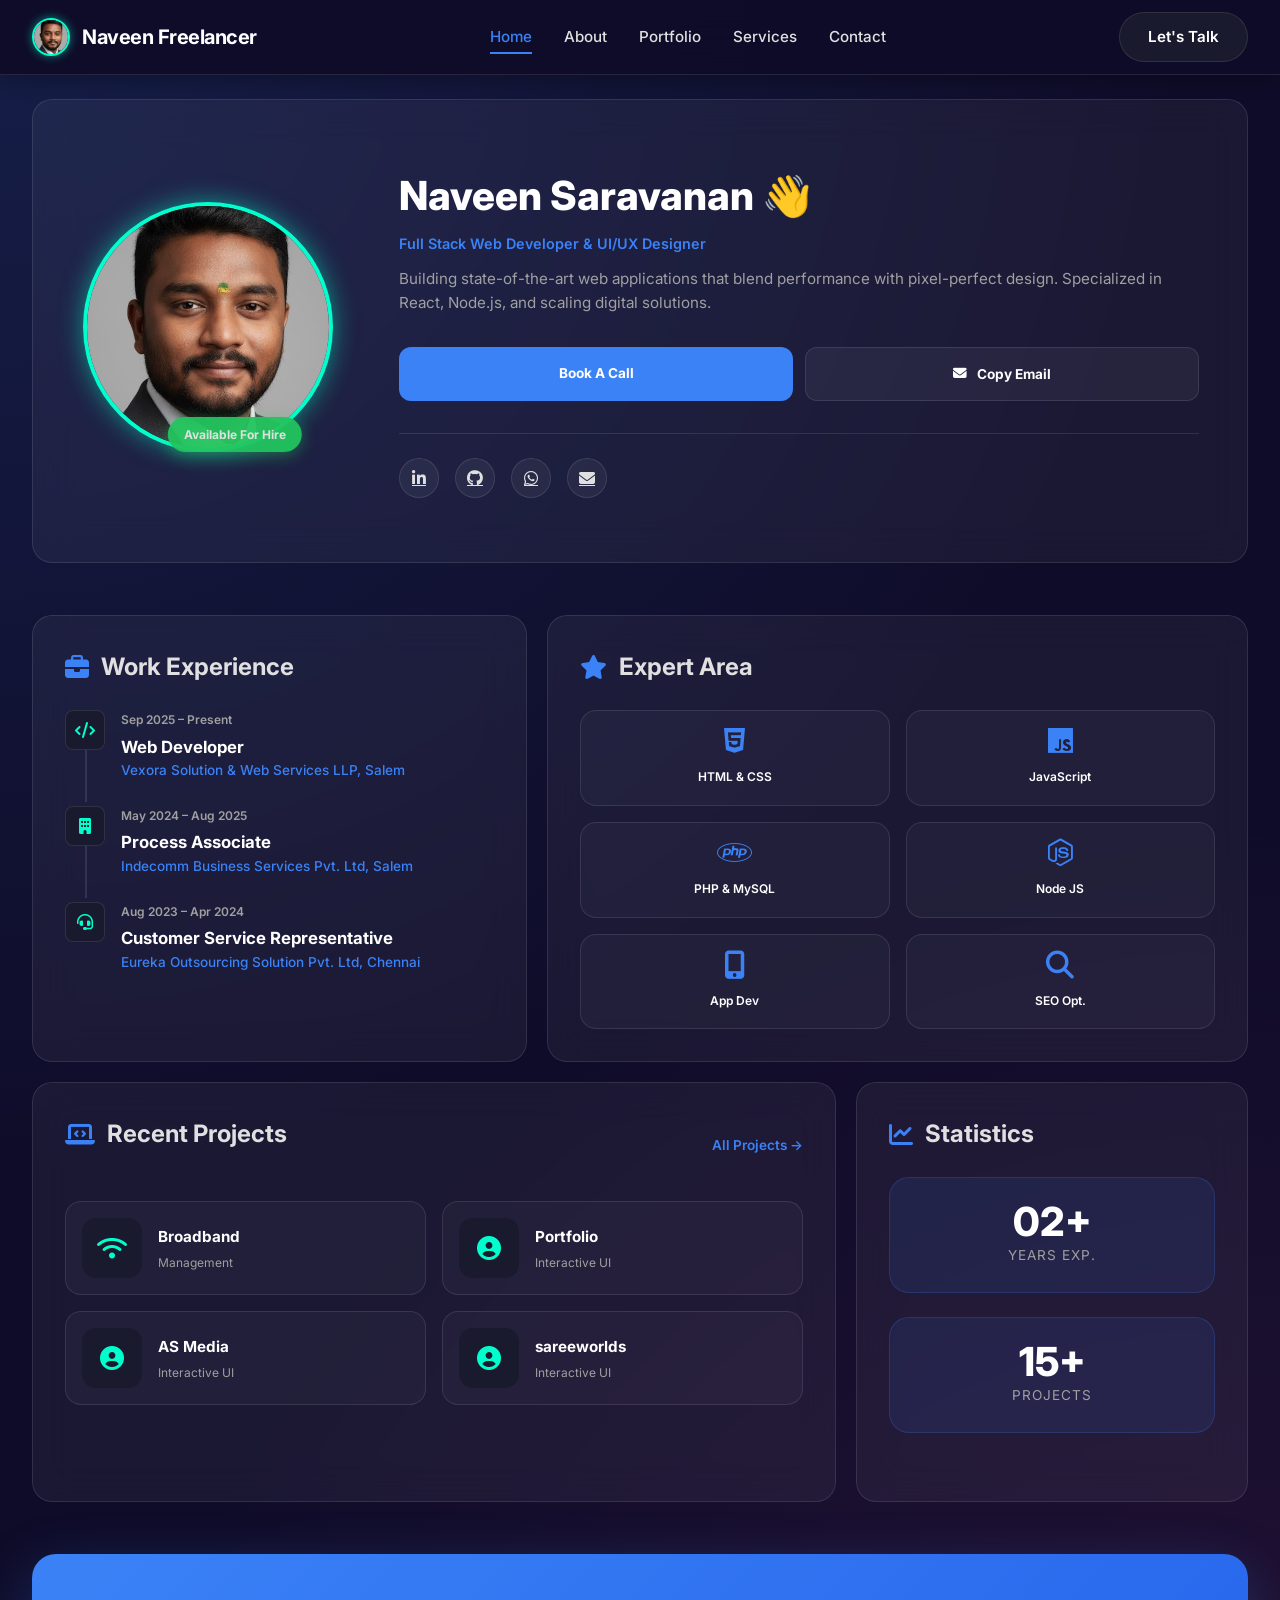
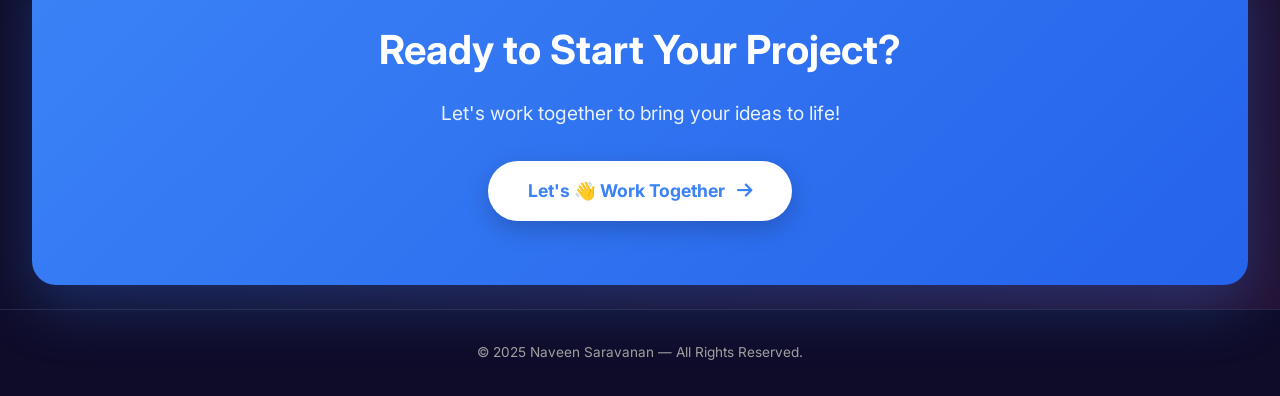
==== index.html @ f516f746 "Initial commit" ====
<!DOCTYPE html>
<html lang="en">

<head>
  <meta charset="UTF-8" />
  <meta name="viewport" content="width=device-width, initial-scale=1.0" />
  <meta name="description" content="Naveen Saravanan — Full Stack Web Developer & UI/UX Designer Portfolio">
  <meta name="keywords" content="web developer, Naveen Saravanan, portfolio, full stack, UI/UX">
  <meta name="author" content="Naveen Saravanan">
  <title>Naveen S | Home - Developer Portfolio</title>
  <link rel="icon" type="image/png" href="img/CVV.jpeg" />

  <!-- Google Fonts -->
  <link
    href="https://fonts.googleapis.com/css2?family=Inter:wght@300;400;500;600;700;800&family=Poppins:wght@300;400;500;600;700&display=swap"
    rel="stylesheet">
  <link rel="stylesheet" href="https://cdnjs.cloudflare.com/ajax/libs/font-awesome/6.5.0/css/all.min.css">
  <link rel="stylesheet" href="index.css">
  <link rel="stylesheet" href="responsive.css">
</head>

<body>

  <!-- PRELOADER -->
  <div id="preloader">
    <div class="loader-logo-wrapper">
      <div class="loader-circle"></div>
      <img src="img/naveen.jpg" alt="Naveen" class="loader-logo">
    </div>
    <div class="loader-text">Naveen Developer</div>
  </div>

  <!-- HEADER -->
  <header class="header">
    <div class="header-container">
      <a href="index.html" class="logo-section" style="text-decoration: none;">
        <img src="img/naveen.jpg" alt="Naveen" class="logo-img">
        <span class="logo-text">Naveen Freelancer</span>
      </a>
      <nav class="nav-menu">
        <a href="index.html" class="active">Home</a>
        <a href="about.html">About</a>
        <a href="portfolio.html">Portfolio</a>
        <a href="services.html">Services</a>
        <a href="contact.html">Contact</a>
      </nav>
      <a href="contact.html" class="cta-button">Let's Talk</a>
    </div>
  </header>

  <main class="bento-container">

    <!-- CENTERED PROFILE HERO -->
    <article class="bento-card profile-card full-width-hero hero-centered">
      <div class="profile-img-wrapper">
        <img src="img/naveen.jpg" alt="Naveen Saravanan" class="profile-main-img">
        <div class="availability-tag">
          <span class="pulse-dot"></span> Available For Hire
        </div>
      </div>
      <div class="hero-text-content">
        <h1 class="profile-name">Naveen Saravanan 👋</h1>
        <p class="profile-headline">Full Stack Web Developer & UI/UX Designer</p>
        <p class="profile-bio">
          Building state-of-the-art web applications that blend performance with pixel-perfect design.
          Specialized in React, Node.js, and scaling digital solutions.
        </p>
        <div class="profile-btns">
          <a href="contact.html" class="btn btn-blue" style="padding: 1rem 2.5rem;">Book A Call</a>
          <button class="btn btn-outline" id="copyEmailBtn" style="padding: 1rem 2.5rem;">
            <i class="fas fa-envelope"></i> Copy Email
          </button>
        </div>
        <div class="social-strip"
          style="border-top: 1px solid var(--border-color); padding-top: 1.5rem; margin-top: 2rem;">
          <a href="https://www.linkedin.com/in/naveen-s-4813ab291/" target="_blank"><i
              class="fab fa-linkedin-in"></i></a>
          <a href="https://github.com/NaveenSaran19" target="_blank"><i class="fab fa-github"></i></a>
          <a href="https://wa.me/919087590967" target="_blank"><i class="fab fa-whatsapp"></i></a>
          <a href="mailto:naaveensaaran.01319@gmail.com"><i class="fas fa-envelope"></i></a>
        </div>
      </div>
    </article>

    <!-- EXPERIENCE CARD -->
    <article class="bento-card experience-card" style="grid-column: span 5;">
      <h2 class="card-title"><i class="fas fa-briefcase"></i> Work Experience</h2>
      <div class="exp-list">
        <div class="exp-item">
          <div class="exp-icon"><i class="fas fa-code"></i></div>
          <div class="exp-info">
            <div class="exp-date">Sep 2025 – Present</div>
            <h3 class="exp-role">Web Developer</h3>
            <p class="exp-company">Vexora Solution & Web Services LLP, Salem</p>
          </div>
        </div>
        <div class="exp-item">
          <div class="exp-icon"><i class="fas fa-building"></i></div>
          <div class="exp-info">
            <div class="exp-date">May 2024 – Aug 2025</div>
            <h3 class="exp-role">Process Associate</h3>
            <p class="exp-company">Indecomm Business Services Pvt. Ltd, Salem</p>
          </div>
        </div>
        <div class="exp-item">
          <div class="exp-icon"><i class="fas fa-headset"></i></div>
          <div class="exp-info">
            <div class="exp-date">Aug 2023 – Apr 2024</div>
            <h3 class="exp-role">Customer Service Representative</h3>
            <p class="exp-company">Eureka Outsourcing Solution Pvt. Ltd, Chennai</p>
          </div>
        </div>
      </div>
    </article>

    <!-- SKILLS CARD -->
    <article class="bento-card skills-card" style="grid-column: span 7;">
      <h2 class="card-title"><i class="fas fa-star"></i> Expert Area</h2>
      <div class="skills-grid">
        <div class="skill-box"><i class="fab fa-html5"></i><span>HTML & CSS</span></div>
        <div class="skill-box"><i class="fab fa-js"></i><span>JavaScript</span></div>
        <div class="skill-box"><i class="fab fa-php"></i><span>PHP & MySQL</span></div>
        <div class="skill-box"><i class="fab fa-node-js"></i><span>Node JS</span></div>
        <div class="skill-box"><i class="fas fa-mobile-alt"></i><span>App Dev</span></div>
        <div class="skill-box"><i class="fas fa-search"></i><span>SEO Opt.</span></div>
      </div>
    </article>

    <!-- PROJECTS CARD -->
    <article class="bento-card projects-card" id="projects" style="grid-column: span 8;">
      <div class="projects-header">
        <h2 class="card-title"><i class="fas fa-laptop-code"></i> Recent Projects</h2>
        <a href="portfolio.html" class="view-all">All Projects →</a>
      </div>
      <div class="projects-mini-grid">
        <a href="portfolio.html" class="mini-project-item">
          <div class="project-icon-box"><i class="fas fa-wifi"></i></div>
          <div class="project-text">
            <h4>Broadband</h4>
            <p>Management</p>
          </div>
        </a>
        <a href="portfolio.html" class="mini-project-item">
          <div class="project-icon-box"><i class="fas fa-user-circle"></i></div>
          <div class="project-text">
            <h4>Portfolio</h4>
            <p>Interactive UI</p>
          </div>
        </a>
        <a href="portfolio.html" class="mini-project-item">
          <div class="project-icon-box"><i class="fas fa-user-circle"></i></div>
          <div class="project-text">
            <h4>AS Media</h4>
            <p>Interactive UI</p>
          </div>
        </a>
        <a href="portfolio.html" class="mini-project-item">
          <div class="project-icon-box"><i class="fas fa-user-circle"></i></div>
          <div class="project-text">
            <h4>sareeworlds</h4>
            <p>Interactive UI</p>
          </div>
        </a>
      </div>
    </article>

    <!-- STATISTICS CARD -->
    <article class="bento-card stats-inline-card" style="grid-column: span 4;">
      <h2 class="card-title"><i class="fas fa-chart-line"></i> Statistics</h2>
      <div class="stats-grid" style="grid-template-columns: 1fr;">
        <div class="stat-card">
          <span class="stat-number">02+</span>
          <span class="stat-label">Years Exp.</span>
        </div>
        <div class="stat-card">
          <span class="stat-number">15+</span>
          <span class="stat-label">Projects</span>
        </div>
      </div>
    </article>

    <!-- CTA SECTION -->
    <section class="cta-section">
      <div class="cta-content">
        <h2>Ready to Start Your Project?</h2>
        <p>Let's work together to bring your ideas to life!</p>
        <a href="contact.html" class="cta-btn">
          <span>Let's 👋 Work Together</span>
          <i class="fas fa-arrow-right"></i>
        </a>
      </div>
    </section>

  </main>

  <!-- FOOTER -->
  <footer>
    <p>© 2025 Naveen Saravanan — All Rights Reserved.</p>
  </footer>

  <script src="script.js"></script>
</body>

</html>
---- index.css ----
/* ===== HOME PAGE - BENTO GRID DESIGN ===== */

:root {
    --primary-blue: #3B82F6;
    --primary-blue-dark: #2563EB;
    --primary-blue-light: #60A5FA;
    --cyan: #00ffcc;
    --cyan-glow: rgba(0, 255, 204, 0.5);
    --dark-bg: #0f0c29;
    --dark-secondary: #1a1a2e;
    --dark-card: rgba(255, 255, 255, 0.05);
    --text-primary: #ffffff;
    --text-secondary: #e0e0e0;
    --text-muted: #a0a0a0;
    --border-color: rgba(255, 255, 255, 0.1);
    --gradient-bg: radial-gradient(circle at 0% 0%, rgba(59, 130, 246, 0.15) 0%, transparent 50%),
        radial-gradient(circle at 100% 100%, rgba(236, 72, 153, 0.1) 0%, transparent 50%),
        #0f0c29;
}

/* ===== PRELOADER ===== */
#preloader {
    position: fixed;
    top: 0;
    left: 0;
    width: 100%;
    height: 100%;
    background: #0f0c29;
    z-index: 9999;
    display: flex;
    flex-direction: column;
    justify-content: center;
    align-items: center;
    transition: opacity 0.5s ease, visibility 0.5s ease;
}

#preloader.fade-out {
    opacity: 0;
    visibility: hidden;
}

.loader-logo-wrapper {
    position: relative;
    width: 120px;
    height: 120px;
    display: flex;
    justify-content: center;
    align-items: center;
}

.loader-logo {
    width: 80px;
    height: 80px;
    border-radius: 50%;
    border: 3px solid var(--cyan);
    padding: 5px;
    box-shadow: 0 0 20px var(--cyan-glow);
    z-index: 2;
    animation: pulse-logo 2s infinite ease-in-out;
}

.loader-circle {
    position: absolute;
    width: 100%;
    height: 100%;
    border: 2px solid transparent;
    border-top-color: var(--primary-blue);
    border-bottom-color: var(--primary-blue);
    border-radius: 50%;
    animation: rotate-loader 1.5s linear infinite;
}

@keyframes rotate-loader {
    0% {
        transform: rotate(0deg);
    }

    100% {
        transform: rotate(360deg);
    }
}

@keyframes pulse-logo {

    0%,
    100% {
        transform: scale(1);
        opacity: 1;
    }

    50% {
        transform: scale(1.1);
        opacity: 0.8;
    }
}

.loader-text {
    margin-top: 2rem;
    color: var(--text-primary);
    font-size: 1.25rem;
    font-weight: 700;
    letter-spacing: 2px;
    text-transform: uppercase;
    background: linear-gradient(135deg, #ffffff, var(--cyan));
    -webkit-background-clip: text;
    -webkit-text-fill-color: transparent;
    animation: shimmer 2s infinite linear;
}

@keyframes shimmer {
    0% {
        background-position: -200% center;
    }

    100% {
        background-position: 200% center;
    }
}

.pulse-dot {
    width: 8px;
    height: 8px;
    background: #22c55e;
    border-radius: 50%;
    animation: pulse 2s infinite;
}

@keyframes pulse {

    0%,
    100% {
        opacity: 1;
    }

    50% {
        opacity: 0.5;
    }
}

* {
    margin: 0;
    padding: 0;
    box-sizing: border-box;
}

html,
body {
    overflow-x: hidden;
    width: 100%;
    position: relative;
}

body {
    font-family: 'Inter', 'Poppins', sans-serif;
    background: var(--gradient-bg);
    color: var(--text-secondary);
    line-height: 1.6;
    overflow-x: hidden;
}

/* ===== HEADER ===== */
.header {
    position: sticky;
    top: 0;
    background: rgba(15, 12, 41, 0.95);
    backdrop-filter: blur(20px);
    border-bottom: 1px solid var(--border-color);
    padding: 0.75rem 0;
    z-index: 700;
    box-shadow: 0 4px 20px rgba(0, 0, 0, 0.3);
}

.main-container {
    max-width: 1300px;
    margin: 0 auto;
    padding: 3rem 2rem;
    min-height: calc(100vh - 80px);
}

.header-container {
    max-width: 1300px;
    margin: 0 auto;
    padding: 0 2rem;
    display: flex;
    align-items: center;
    justify-content: space-between;
    gap: 2rem;
}

.logo-section {
    display: flex;
    align-items: center;
    gap: 0.75rem;
}

.logo-img {
    width: 38px;
    height: 38px;
    border-radius: 50%;
    object-fit: cover;
    border: 2px solid var(--cyan);
    box-shadow: 0 0 10px var(--cyan-glow);
}

.logo-text {
    font-size: 1.25rem;
    font-weight: 700;
    color: var(--text-primary);
    letter-spacing: -0.5px;
}

.nav-menu {
    display: flex;
    gap: 2rem;
    align-items: center;
}

.nav-menu a {
    color: var(--text-secondary);
    text-decoration: none;
    font-weight: 500;
    font-size: 0.95rem;
    transition: all 0.3s ease;
    position: relative;
}

.nav-menu a::after {
    content: '';
    position: absolute;
    bottom: -5px;
    left: 0;
    width: 0;
    height: 2px;
    background: var(--primary-blue);
    transition: width 0.3s ease;
}

.nav-menu a:hover,
.nav-menu a.active {
    color: var(--primary-blue);
}

.nav-menu a:hover::after,
.nav-menu a.active::after {
    width: 100%;
}

.cta-button {
    background: var(--dark-secondary);
    color: var(--text-primary);
    padding: 0.75rem 1.75rem;
    border-radius: 50px;
    text-decoration: none;
    font-weight: 600;
    font-size: 0.95rem;
    transition: all 0.3s ease;
    border: 1px solid var(--border-color);
}

.cta-button:hover {
    background: var(--primary-blue);
    border-color: var(--primary-blue);
    transform: translateY(-2px);
    box-shadow: 0 8px 25px rgba(59, 130, 246, 0.4);
}

/* ===== MAIN BENTO GRID ===== */
.bento-container {
    max-width: 1300px;
    margin: 1.5rem auto;
    padding: 0 2rem;
    display: grid;
    grid-template-columns: repeat(12, 1fr);
    grid-auto-rows: minmax(40px, auto);
    gap: 1.25rem;
}

.bento-card {
    background: rgba(255, 255, 255, 0.05);
    backdrop-filter: blur(20px);
    border: 1px solid var(--border-color);
    border-radius: 20px;
    padding: 1.5rem;
    transition: all 0.4s cubic-bezier(0.175, 0.885, 0.32, 1.275);
    overflow: hidden;
    position: relative;
    display: flex;
    flex-direction: column;
}

.bento-card:hover {
    border-color: var(--primary-blue);
    transform: translateY(-10px);
    box-shadow: 0 20px 40px rgba(0, 0, 0, 0.4), 0 0 20px rgba(59, 130, 246, 0.2);
}

/* Profile Card */
.profile-card {
    grid-column: span 12;
    /* Default to full width for internal pages */
    text-align: center;
}

.profile-card.sidebar {
    grid-column: span 4;
}

.full-width-hero {
    grid-column: span 12 !important;
    margin-bottom: 2rem;
}

.full-width-hero-content {
    display: flex;
    align-items: center;
    gap: 3rem;
    text-align: left;
    flex-wrap: wrap;
}

/* NEW: Side-by-Side Hero for "Plain" Pages */
.hero-centered {
    display: flex;
    flex-direction: row;
    align-items: center;
    text-align: left;
    gap: 4rem;
    padding: 4rem 3rem;
    justify-content: center;
}

.hero-centered .profile-img-wrapper {
    width: 250px;
    height: 250px;
    flex-shrink: 0;
}

.hero-centered .profile-name {
    font-size: 2.5rem;
}

.hero-centered .profile-btns {
    justify-content: flex-start;
}

.hero-centered .social-strip {
    justify-content: flex-start !important;
}

.profile-img-wrapper {
    position: relative;
    width: 100px;
    height: 100px;
    margin: 0 auto 0.5rem;
}

.profile-main-img {
    width: 100%;
    height: 100%;
    border-radius: 50%;
    object-fit: cover;
    border: 4px solid var(--cyan);
    box-shadow: 0 0 25px var(--cyan-glow);
}

.availability-tag {
    position: absolute;
    bottom: 0;
    left: 50%;
    transform: translateX(-30%);
    background: rgba(34, 197, 94, 0.95);
    padding: 0.5rem 1rem;
    border-radius: 50px;
    font-size: 0.75rem;
    font-weight: 700;
    white-space: nowrap;
    box-shadow: 0 4px 15px rgba(34, 197, 94, 0.4);
}

.profile-name {
    font-size: 1.5rem;
    font-weight: 800;
    margin-bottom: 0.2rem;
    color: var(--text-primary);
}

.profile-headline {
    font-size: 0.9rem;
    color: var(--primary-blue);
    font-weight: 600;
    margin-bottom: 0.75rem;
}

.profile-bio {
    font-size: 0.95rem;
    color: var(--text-muted);
    margin-bottom: 2rem;
    line-height: 1.6;
    max-width: 800px;
}

.profile-btns {
    display: grid;
    grid-template-columns: 1fr 1fr;
    gap: 0.75rem;
    margin-bottom: 2rem;
}

.btn {
    padding: 0.8rem 0.5rem;
    border-radius: 12px;
    font-weight: 700;
    font-size: 0.85rem;
    text-decoration: none;
    transition: 0.3s;
    cursor: pointer;
    border: none;
    font-family: inherit;
    display: flex;
    align-items: center;
    justify-content: center;
    gap: 0.6rem;
}

.btn-blue {
    background: var(--primary-blue);
    color: white;
}

.btn-blue:hover {
    background: var(--primary-blue-dark);
}

.btn-outline {
    background: rgba(255, 255, 255, 0.05);
    color: var(--text-primary);
    border: 1px solid var(--border-color);
}

.btn-outline:hover {
    background: rgba(255, 255, 255, 0.1);
    border-color: var(--primary-blue);
}

.social-strip {
    display: flex;
    justify-content: center;
    gap: 1rem;
    padding-top: 1.5rem;
    border-top: 1px solid var(--border-color);
}

.social-strip a {
    width: 40px;
    height: 40px;
    border-radius: 50%;
    background: rgba(255, 255, 255, 0.05);
    display: flex;
    align-items: center;
    justify-content: center;
    color: var(--text-secondary);
    transition: 0.3s;
    border: 1px solid var(--border-color);
}

.social-strip a:hover {
    background: var(--primary-blue);
    color: white;
    transform: translateY(-3px);
    box-shadow: 0 5px 15px rgba(59, 130, 246, 0.4);
}

/* Experience Card */
.experience-card {
    grid-column: span 5;
    min-height: 420px;
    padding: 2rem;
}

.card-title {
    font-size: 1.5rem;
    font-weight: 700;
    margin-bottom: 1.5rem;
    display: flex;
    align-items: center;
    gap: 0.75rem;
}

.card-title i {
    color: var(--primary-blue);
}

.exp-list {
    display: flex;
    flex-direction: column;
    gap: 1.5rem;
}

.exp-item {
    display: flex;
    gap: 1rem;
    position: relative;
}

.exp-item::before {
    content: '';
    position: absolute;
    left: 20px;
    top: 40px;
    bottom: -20px;
    width: 2px;
    background: var(--border-color);
}

.exp-item:last-child::before {
    display: none;
}

.exp-icon {
    width: 40px;
    height: 40px;
    background: var(--dark-secondary);
    border: 1px solid var(--border-color);
    border-radius: 8px;
    display: flex;
    align-items: center;
    justify-content: center;
    color: var(--cyan);
    flex-shrink: 0;
    z-index: 1;
}

.exp-info {
    flex-grow: 1;
}

.exp-date {
    font-size: 0.75rem;
    font-weight: 600;
    color: var(--text-muted);
    margin-bottom: 0.25rem;
}

.exp-role {
    font-size: 1.05rem;
    font-weight: 700;
    color: var(--text-primary);
}

.exp-company {
    font-size: 0.85rem;
    color: var(--primary-blue);
    font-weight: 500;
}

/* Expert Area (Skills) Card */
.skills-card {
    grid-column: span 7;
    min-height: 420px;
    padding: 2rem;
}

.skills-grid {
    display: grid;
    grid-template-columns: repeat(2, 1fr);
    gap: 1rem;
}

.skill-box {
    background: rgba(255, 255, 255, 0.03);
    padding: 1rem;
    border-radius: 16px;
    text-align: center;
    border: 1px solid var(--border-color);
    transition: 0.3s;
}

.skill-box:hover {
    background: rgba(59, 130, 246, 0.1);
    border-color: var(--primary-blue);
    transform: scale(1.05);
}

.skill-box i {
    font-size: 1.75rem;
    color: var(--primary-blue);
    margin-bottom: 0.5rem;
    display: block;
}

.skill-box span {
    font-size: 0.75rem;
    font-weight: 600;
    color: var(--text-primary);
}

/* Recent Projects Card */
.projects-card {
    grid-column: span 8;
    min-height: 420px;
    padding: 2rem;
}

.projects-header {
    display: flex;
    justify-content: space-between;
    align-items: center;
    margin-bottom: 1.5rem;
}

.view-all {
    color: var(--primary-blue);
    text-decoration: none;
    font-size: 0.85rem;
    font-weight: 600;
}

.projects-mini-grid {
    display: grid;
    grid-template-columns: repeat(2, 1fr);
    gap: 1rem;
}

.mini-project-item {
    background: rgba(255, 255, 255, 0.03);
    border-radius: 16px;
    padding: 1rem;
    display: flex;
    align-items: center;
    gap: 1rem;
    border: 1px solid var(--border-color);
    transition: 0.3s;
    text-decoration: none;
}

.mini-project-item:hover {
    background: rgba(0, 255, 204, 0.05);
    border-color: var(--cyan);
}

.project-icon-box {
    width: 60px;
    height: 60px;
    background: var(--dark-secondary);
    border-radius: 14px;
    display: flex;
    align-items: center;
    justify-content: center;
    color: var(--cyan);
    font-size: 1.5rem;
    flex-shrink: 0;
}

.project-text h4 {
    font-size: 0.95rem;
    color: var(--text-primary);
    margin-bottom: 0.2rem;
}

.project-text p {
    font-size: 0.75rem;
    color: var(--text-muted);
}

/* Statistics Bar */
.stats-bar {
    grid-column: span 12;
    display: flex;
    justify-content: space-around;
    background: rgba(59, 130, 246, 0.1) !important;
    padding: 2.5rem 2rem;
    margin-top: 0;
}

.stats-bar:hover {
    transform: translateY(-5px) !important;
}

.stat-item {
    text-align: center;
}

.stat-number {
    font-size: 2.5rem;
    font-weight: 800;
    color: var(--text-primary);
    display: block;
    line-height: 1;
}

.stat-label {
    font-size: 0.85rem;
    color: var(--text-muted);
    text-transform: uppercase;
    letter-spacing: 1px;
}

/* ===== SHARED SUBPAGE STYLES ===== */

/* About Page Specifics */
.about-text-card {
    grid-column: span 12;
}

.education-card {
    grid-column: span 12;
}

.stats-grid {
    display: grid;
    grid-template-columns: repeat(3, 1fr);
    gap: 1.5rem;
    margin-bottom: 2rem;
}

.stat-card {
    background: rgba(59, 130, 246, 0.1);
    padding: 1.5rem;
    border-radius: 20px;
    text-align: center;
    border: 1px solid rgba(59, 130, 246, 0.2);
}

/* Portfolio Page Grid */
.portfolio-grid {
    grid-column: span 12;
    display: grid;
    grid-template-columns: repeat(3, 1fr);
    gap: 1.5rem;
}

/* Vertical Project List for "Plain" Pages */
.projects-vertical-list {
    grid-column: span 12;
    display: flex;
    flex-direction: column;
    gap: 2rem;
}

.projects-vertical-list .project-item-card {
    display: grid;
    grid-template-columns: 1fr 1.5fr;
    min-height: 300px;
}

@media (max-width: 900px) {
    .projects-vertical-list .project-item-card {
        grid-template-columns: 1fr;
    }
}

.portfolio-grid {
    display: grid;
    grid-template-columns: repeat(3, 1fr);
    gap: 2rem;
}

.portfolio-grid.sidebar {
    grid-column: span 8;
    grid-template-columns: repeat(2, 1fr);
}

.project-item-card {
    background: rgba(255, 255, 255, 0.03);
    border: 1px solid var(--border-color);
    border-radius: 24px;
    overflow: hidden;
    transition: 0.4s;
    text-decoration: none;
    display: flex;
    flex-direction: column;
}

.project-item-card:hover {
    transform: translateY(-10px);
    border-color: var(--primary-blue);
    box-shadow: 0 20px 40px rgba(0, 0, 0, 0.4);
}

.project-img-container {
    width: 100%;
    height: 220px;
    background: #1a1a2e;
    overflow: hidden;
    position: relative;
}

.project-img-container img {
    width: 100%;
    height: 100%;
    object-fit: cover;
    transition: 0.5s;
}

.project-item-card:hover .project-img-container img {
    transform: scale(1.1);
}

.project-content {
    padding: 1.5rem;
}

.project-tag {
    font-size: 0.7rem;
    text-transform: uppercase;
    letter-spacing: 1px;
    color: var(--primary-blue);
    font-weight: 700;
    margin-bottom: 0.5rem;
    display: block;
}

.project-name {
    font-size: 1.25rem;
    color: var(--text-primary);
    font-weight: 700;
    margin-bottom: 0.5rem;
}

.project-desc {
    font-size: 0.85rem;
    color: var(--text-muted);
    line-height: 1.5;
}

/* Contact Page Form */
.contact-form-card {
    grid-column: span 8;
    grid-row: span 6;
}

.contact-info-card {
    grid-column: span 8;
    grid-row: span 4;
}

.form-group {
    margin-bottom: 1.5rem;
}

.form-group label {
    display: block;
    margin-bottom: 0.5rem;
    font-size: 0.9rem;
    font-weight: 600;
    color: var(--text-primary);
}

.form-control {
    width: 100%;
    background: rgba(255, 255, 255, 0.05);
    border: 1px solid var(--border-color);
    border-radius: 12px;
    padding: 1rem;
    color: var(--text-primary);
    font-family: inherit;
    transition: 0.3s;
}

.form-control:focus {
    outline: none;
    border-color: var(--primary-blue);
    background: rgba(255, 255, 255, 0.1);
    box-shadow: 0 0 15px rgba(59, 130, 246, 0.2);
}

.form-row {
    display: grid;
    grid-template-columns: 1fr 1fr;
    gap: 1rem;
}

.contact-details {
    display: grid;
    grid-template-columns: repeat(3, 1fr);
    gap: 1.5rem;
    margin-top: 1.5rem;
}

.detail-item {
    display: flex;
    align-items: center;
    gap: 1.25rem;
    background: rgba(255, 255, 255, 0.03);
    padding: 1.25rem;
    border-radius: 16px;
    border: 1px solid var(--border-color);
    transition: 0.3s ease;
}

.detail-item:hover {
    background: rgba(59, 130, 246, 0.08);
    border-color: var(--primary-blue);
    transform: translateX(10px);
}

.detail-icon {
    width: 50px;
    height: 50px;
    background: rgba(59, 130, 246, 0.1);
    border-radius: 12px;
    display: flex;
    align-items: center;
    justify-content: center;
    color: var(--primary-blue);
    font-size: 1.25rem;
    border: 1px solid rgba(59, 130, 246, 0.2);
    flex-shrink: 0;
    transition: 0.3s ease;
}

.detail-item:hover .detail-icon {
    background: var(--primary-blue);
    color: white;
}

.detail-text h4 {
    font-size: 0.85rem;
    color: var(--text-muted);
    margin-bottom: 0.2rem;
    text-transform: uppercase;
    letter-spacing: 1px;
}

.detail-text p {
    font-size: 1rem;
    color: var(--text-primary);
    font-weight: 600;
    word-break: break-word;
}

.detail-text a {
    color: var(--text-primary);
    text-decoration: none;
    transition: 0.3s;
    word-break: break-all;
}

.detail-text a:hover {
    color: var(--primary-blue);
}

.stats-inline-card {
    grid-column: span 4;
    min-height: 420px;
    padding: 2rem;
}

@media (max-width: 768px) {
    body {
        overflow-x: hidden;
    }

    .profile-card,
    .experience-card,
    .skills-card,
    .projects-card,
    .about-text-card,
    .education-card,
    .portfolio-grid,
    .contact-form-card,
    .contact-info-card,
    .stats-inline-card,
    .services-main-card,
    .faq-card,
    .cta-card,
    .cta-section {
        grid-column: span 1 !important;
        grid-row: auto !important;
        padding: 1.5rem 1rem !important;
        width: 100% !important;
        min-height: auto !important;
    }
}

/* Footer Marquee */
.footer-marquee {
    background: var(--dark-secondary);
    border-top: 1px solid var(--border-color);
    padding: 1.5rem 0;
    overflow: hidden;
}

.marquee-inner {
    display: flex;
    gap: 3rem;
    animation: marquee 30s linear infinite;
    white-space: nowrap;
}

.marquee-inner span {
    font-size: 1.5rem;
    font-weight: 800;
    color: rgba(255, 255, 255, 0.1);
    text-transform: uppercase;
}

@keyframes marquee {
    0% {
        transform: translateX(0);
    }

    100% {
        transform: translateX(-50%);
    }
}

footer {
    text-align: center;
    padding: 2rem;
    background: var(--dark-bg);
    color: var(--text-muted);
    font-size: 0.85rem;
    border-top: 1px solid var(--border-color);
}

/* Global CTA Section */
.cta-section {
    grid-column: span 12;
    background: linear-gradient(135deg, var(--primary-blue), var(--primary-blue-dark));
    border-radius: 24px;
    padding: 4rem 3rem;
    text-align: center;
    margin-top: 2rem;
    box-shadow: 0 20px 60px rgba(59, 130, 246, 0.3);
}

.cta-content h2 {
    font-size: 2.5rem;
    font-weight: 700;
    color: white;
    margin-bottom: 1rem;
}

.cta-content p {
    font-size: 1.2rem;
    color: rgba(255, 255, 255, 0.9);
    margin-bottom: 2rem;
}

.cta-btn {
    display: inline-flex;
    align-items: center;
    gap: 0.75rem;
    background: white;
    color: var(--primary-blue);
    padding: 1rem 2.5rem;
    border-radius: 50px;
    font-weight: 700;
    font-size: 1.1rem;
    text-decoration: none;
    transition: all 0.3s ease;
    box-shadow: 0 8px 25px rgba(0, 0, 0, 0.2);
}

.cta-btn:hover {
    transform: translateY(-3px);
    box-shadow: 0 12px 35px rgba(0, 0, 0, 0.3);
}

.cta-btn i {
    transition: transform 0.3s ease;
}

.cta-btn:hover i {
    transform: translateX(5px);
}

/* Responsive styles moved to responsive.css */
---- responsive.css ----
/* ===== UNIVERSAL MOBILE RESPONSIVE STYLES (CONTACT-PAGE LOGIC) ===== */

/* Prevent Horizontal Scroll Globally */
html,
body {
    overflow-x: hidden;
    width: 100%;
    position: relative;
    -webkit-overflow-scrolling: touch;
}

/* Standard Mobile (768px and below) */
@media (max-width: 768px) {
    .header {
        padding: 0.5rem 0;
    }

    .header-container {
        padding: 0 1.25rem;
    }

    /* Force Bento Container to Single Column Stack */
    .bento-container {
        display: flex !important;
        flex-direction: column !important;
        grid-template-columns: 1fr !important;
        margin: 1rem auto;
        padding: 0 1rem;
        gap: 1rem;
        width: 100% !important;
        max-width: 100vw !important;
    }

    /* Universal Card Stacking - Mimicking Contact Page Blocks */
    .bento-card,
    .profile-card,
    .experience-card,
    .skills-card,
    .projects-card,
    .about-text-card,
    .education-card,
    .portfolio-grid,
    .contact-form-card,
    .contact-info-card,
    .stats-inline-card,
    .services-main-card,
    .faq-card,
    .cta-section {
        grid-column: span 1 !important;
        grid-row: auto !important;
        padding: 1.5rem 1rem !important;
        width: 100% !important;
        min-height: auto !important;
        border-radius: 20px !important;
        box-shadow: 0 4px 15px rgba(0, 0, 0, 0.1) !important;
    }

    /* Centered Hero Alignment (Contact Page Style) */
    .hero-centered {
        flex-direction: column !important;
        align-items: center !important;
        text-align: center !important;
        gap: 1.5rem !important;
        padding: 3rem 1rem !important;
    }

    .profile-img-wrapper {
        width: 130px !important;
        height: 130px !important;
        margin: 0 auto 1rem !important;
    }

    .profile-name {
        font-size: 1.75rem !important;
    }

    .profile-bio {
        font-size: 1rem !important;
        max-width: 100% !important;
        margin: 0 auto !important;
    }

    .profile-btns {
        flex-direction: column !important;
        width: 100% !important;
        gap: 1rem !important;
    }

    .btn {
        width: 100% !important;
        justify-content: center !important;
    }

    /* Grid Stacking for Inner Components */
    .stats-grid,
    .skills-grid,
    .projects-mini-grid,
    .form-row,
    .contact-details,
    .services-grid,
    .portfolio-grid {
        grid-template-columns: 1fr !important;
        display: flex !important;
        flex-direction: column !important;
        gap: 1rem !important;
        width: 100% !important;
    }

    /* FAQ Mobile Adjustments */
    .faq-question {
        padding: 1.25rem 1rem !important;
        font-size: 1rem !important;
    }

    /* Project Item Adjustments */
    .project-item-card {
        width: 100% !important;
    }

    .project-img-container {
        height: 200px !important;
    }

    /* Hide Desktop-only Elements */
    .cta-button {
        display: none !important;
    }
}

/* Extra Small Mobile (480px and below) */
@media (max-width: 480px) {
    .logo-text {
        display: none;
    }

    .profile-name {
        font-size: 1.5rem !important;
    }

    .cta-content h2 {
        font-size: 1.8rem !important;
    }
}
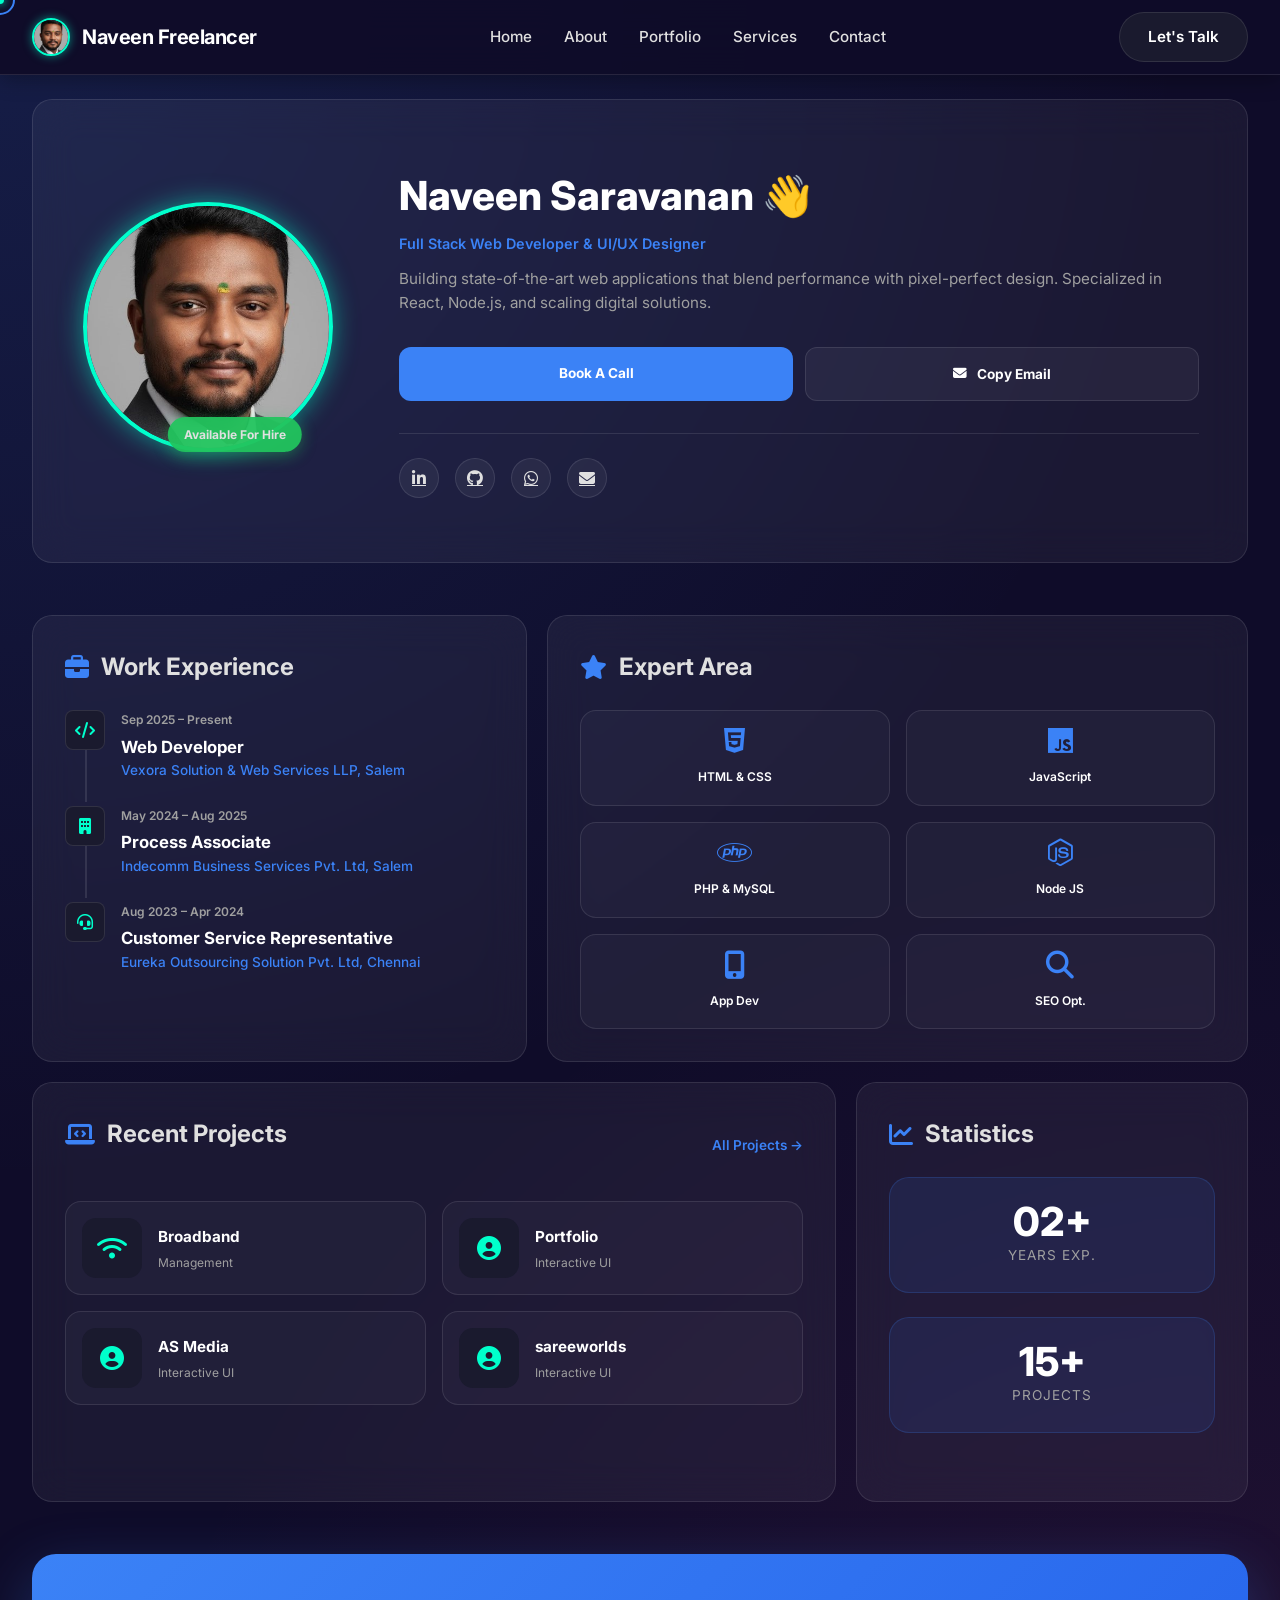
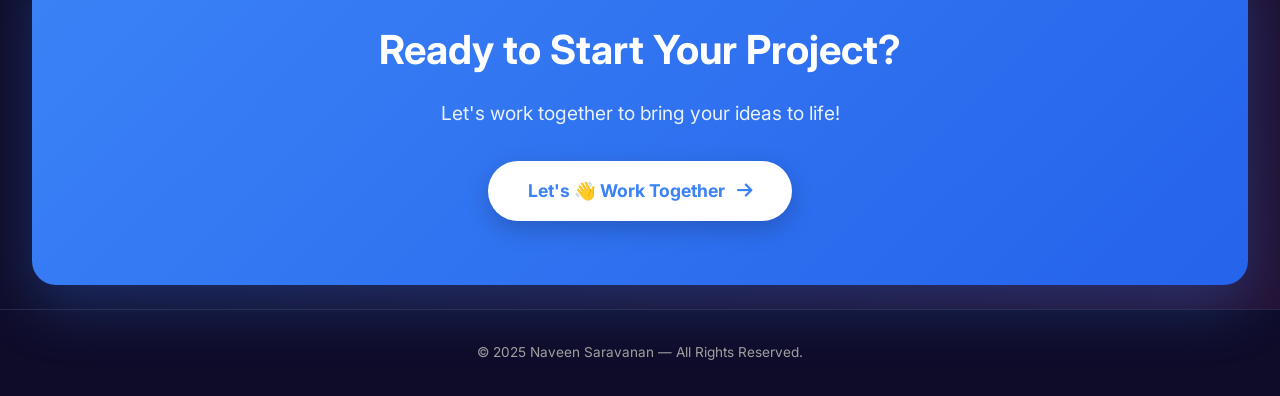
==== commit 28d55eb9: "Enhance Portfolio: Premium AI images, custom cursor with gift paper effect, clean URLs via .htaccess" ====
--- a/index.html
+++ b/index.html
@@ -33,18 +33,18 @@
   <!-- HEADER -->
   <header class="header">
     <div class="header-container">
-      <a href="index.html" class="logo-section" style="text-decoration: none;">
+      <a href="index" class="logo-section" style="text-decoration: none;">
         <img src="img/naveen.jpg" alt="Naveen" class="logo-img">
         <span class="logo-text">Naveen Freelancer</span>
       </a>
       <nav class="nav-menu">
-        <a href="index.html" class="active">Home</a>
-        <a href="about.html">About</a>
-        <a href="portfolio.html">Portfolio</a>
-        <a href="services.html">Services</a>
-        <a href="contact.html">Contact</a>
+        <a href="index" class="active">Home</a>
+        <a href="about">About</a>
+        <a href="portfolio">Portfolio</a>
+        <a href="services">Services</a>
+        <a href="contact">Contact</a>
       </nav>
-      <a href="contact.html" class="cta-button">Let's Talk</a>
+      <a href="contact" class="cta-button">Let's Talk</a>
     </div>
   </header>
 
@@ -66,7 +66,7 @@
           Specialized in React, Node.js, and scaling digital solutions.
         </p>
         <div class="profile-btns">
-          <a href="contact.html" class="btn btn-blue" style="padding: 1rem 2.5rem;">Book A Call</a>
+          <a href="contact" class="btn btn-blue" style="padding: 1rem 2.5rem;">Book A Call</a>
           <button class="btn btn-outline" id="copyEmailBtn" style="padding: 1rem 2.5rem;">
             <i class="fas fa-envelope"></i> Copy Email
           </button>
@@ -184,7 +184,7 @@
       <div class="cta-content">
         <h2>Ready to Start Your Project?</h2>
         <p>Let's work together to bring your ideas to life!</p>
-        <a href="contact.html" class="cta-btn">
+        <a href="contact" class="cta-btn">
           <span>Let's 👋 Work Together</span>
           <i class="fas fa-arrow-right"></i>
         </a>
--- a/index.css
+++ b/index.css
@@ -156,6 +156,66 @@
     color: var(--text-secondary);
     line-height: 1.6;
     overflow-x: hidden;
+    cursor: none;
+    /* Hide default cursor */
+}
+
+/* Custom Cursor */
+.custom-cursor {
+    width: 8px;
+    height: 8px;
+    background: var(--cyan);
+    border-radius: 50%;
+    position: fixed;
+    pointer-events: none;
+    z-index: 10000;
+    transition: transform 0.1s ease;
+    box-shadow: 0 0 10px var(--cyan);
+}
+
+.cursor-follower {
+    width: 30px;
+    height: 30px;
+    border: 2px solid var(--primary-blue);
+    border-radius: 50%;
+    position: fixed;
+    pointer-events: none;
+    z-index: 9999;
+    transition: transform 0.15s ease-out;
+}
+
+/* Confetti Particle */
+.confetti-particle {
+    position: fixed;
+    pointer-events: none;
+    z-index: 9998;
+    border-radius: 2px;
+    animation: confetti-fall 1s ease-out forwards;
+}
+
+@keyframes confetti-fall {
+    0% {
+        transform: translate(0, 0) rotate(0deg);
+        opacity: 1;
+    }
+
+    100% {
+        transform: translate(var(--x), var(--y)) rotate(var(--r));
+        opacity: 0;
+    }
+}
+
+/* Disable custom cursor on mobile */
+@media (max-width: 768px) {
+
+    .custom-cursor,
+    .cursor-follower {
+        display: none !important;
+    }
+
+    body {
+        cursor: auto !important;
+    }
 }
 
 /* ===== HEADER ===== */
